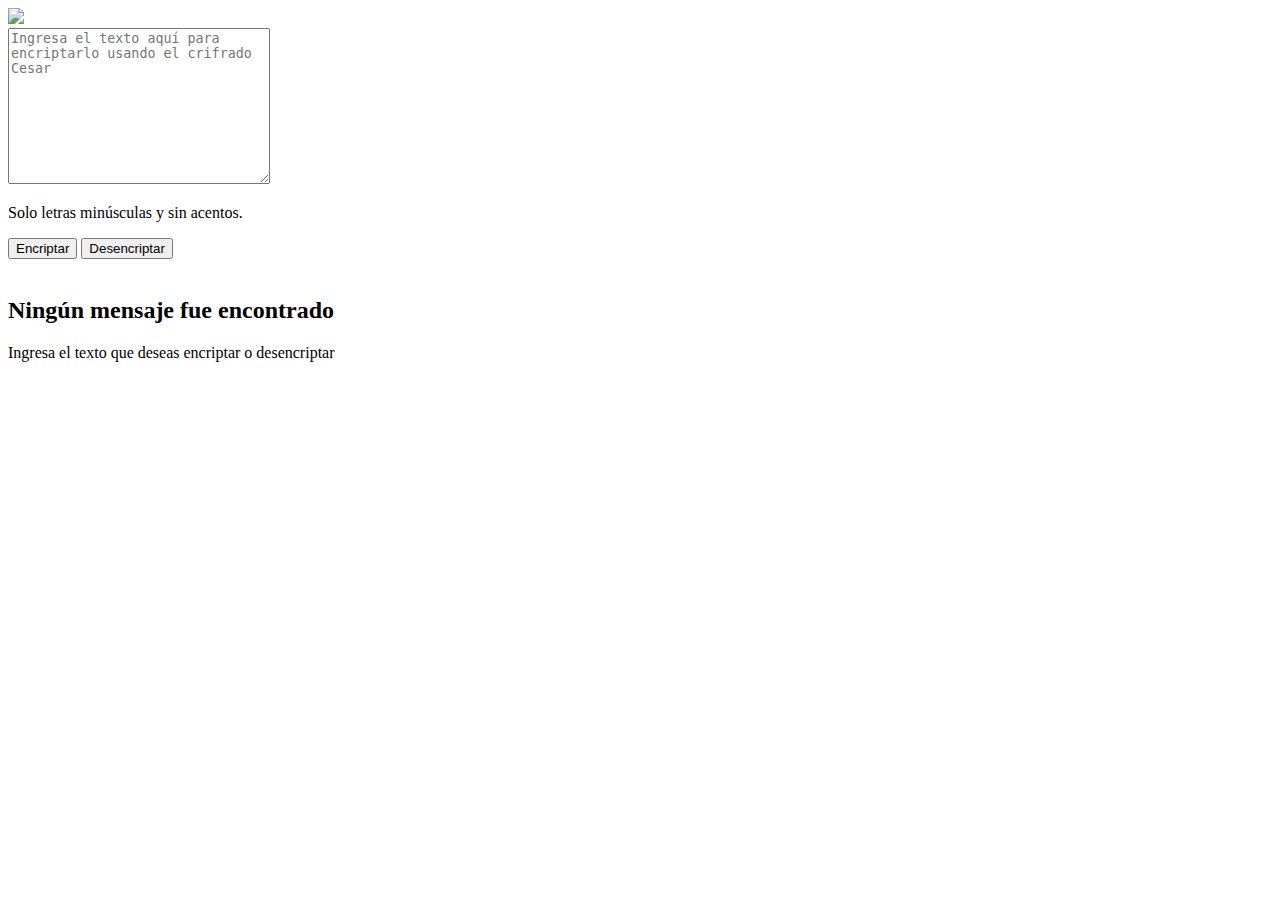
==== index.html @ dd2e2fa3 "Actualización de Paths para el index del root" ====
<!DOCTYPE html>
<html lang="en">
<head>
    <meta charset="UTF-8"/>
    <meta name="viewport" content="width=device-width, initial-scale=1.0"/>
    <title>Encriptador de Texto usando Cifrado Cesar</title>
     <link rel="stylesheet" href="elmaestrotic/Challenge-Oracle-One-Alura-2023/src/css/styles.css"/>

</head>
<body>
<div class="container">
    <img src="elmaestrotic/Challenge-Oracle-One-Alura-2023/src/img/Logo-1.png"/>
    <div class="cifrar">
        <textarea name="outputText" class="outputText" id="outputText" cols="30" rows="10"
                  placeholder="Ingresa el texto aquí para encriptarlo usando el crifrado Cesar"></textarea>

        <div class="tips">
            <p>Solo letras minúsculas y sin acentos.</p>
        </div>
        <div class="buttons">
            <button class="btn-encrypt" type="button" onclick="encrypt()">
                Encriptar
            </button>
            <input type="button" class="btn-unencrypt" value="Desencriptar"
                   onclick="decrypt()"/>
        </div>
    </div>
    <div class="encrypted">
        <img src="elmaestrotic/Challenge-Oracle-One-Alura-2023/src/img/muñeco.png" alt="" id="muñeco"/>
        <div class="message-encrypted" id="message-encrypted">
            <h2 id="titulosalida">Ningún mensaje fue encontrado</h2>
            <p id="txtsalida" font-size=font size="22">
                Ingresa el texto que deseas encriptar o desencriptar</p>

        </div>
    </div>
</div>
</body>
<script src="src/js/script.js"></script>
</html>
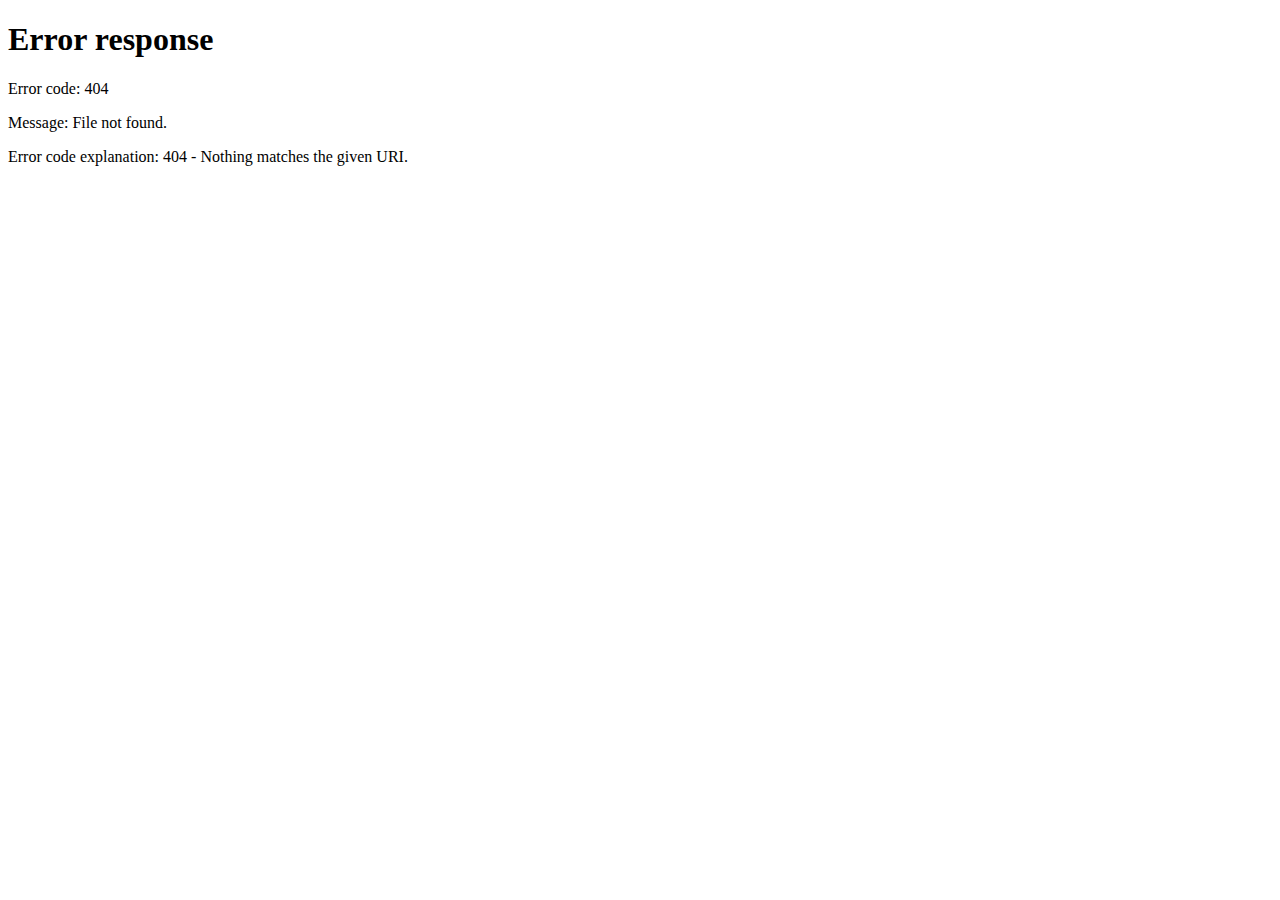
==== commit 88151800: "Update index.html" ====
--- a/index.html
+++ b/index.html
@@ -1,40 +1,9 @@
-<!DOCTYPE html>
-<html lang="en">
+<html>
 <head>
-    <meta charset="UTF-8"/>
-    <meta name="viewport" content="width=device-width, initial-scale=1.0"/>
-    <title>Encriptador de Texto usando Cifrado Cesar</title>
-     <link rel="stylesheet" href="elmaestrotic/Challenge-Oracle-One-Alura-2023/src/css/styles.css"/>
-
+<title>Redirigir al navegador a otra URL</title>
+<META HTTP-EQUIV="REFRESH" CONTENT="0;URL=elmaestrotic/Challenge-Oracle-One-Alura-2023/src/index.html">
 </head>
 <body>
-<div class="container">
-    <img src="elmaestrotic/Challenge-Oracle-One-Alura-2023/src/img/Logo-1.png"/>
-    <div class="cifrar">
-        <textarea name="outputText" class="outputText" id="outputText" cols="30" rows="10"
-                  placeholder="Ingresa el texto aquí para encriptarlo usando el crifrado Cesar"></textarea>
-
-        <div class="tips">
-            <p>Solo letras minúsculas y sin acentos.</p>
-        </div>
-        <div class="buttons">
-            <button class="btn-encrypt" type="button" onclick="encrypt()">
-                Encriptar
-            </button>
-            <input type="button" class="btn-unencrypt" value="Desencriptar"
-                   onclick="decrypt()"/>
-        </div>
-    </div>
-    <div class="encrypted">
-        <img src="elmaestrotic/Challenge-Oracle-One-Alura-2023/src/img/muñeco.png" alt="" id="muñeco"/>
-        <div class="message-encrypted" id="message-encrypted">
-            <h2 id="titulosalida">Ningún mensaje fue encontrado</h2>
-            <p id="txtsalida" font-size=font size="22">
-                Ingresa el texto que deseas encriptar o desencriptar</p>
-
-        </div>
-    </div>
-</div>
+Esta página cambia en 5 segundos por la portada de DesarrolloWeb.com
 </body>
-<script src="src/js/script.js"></script>
-</html>+</html>
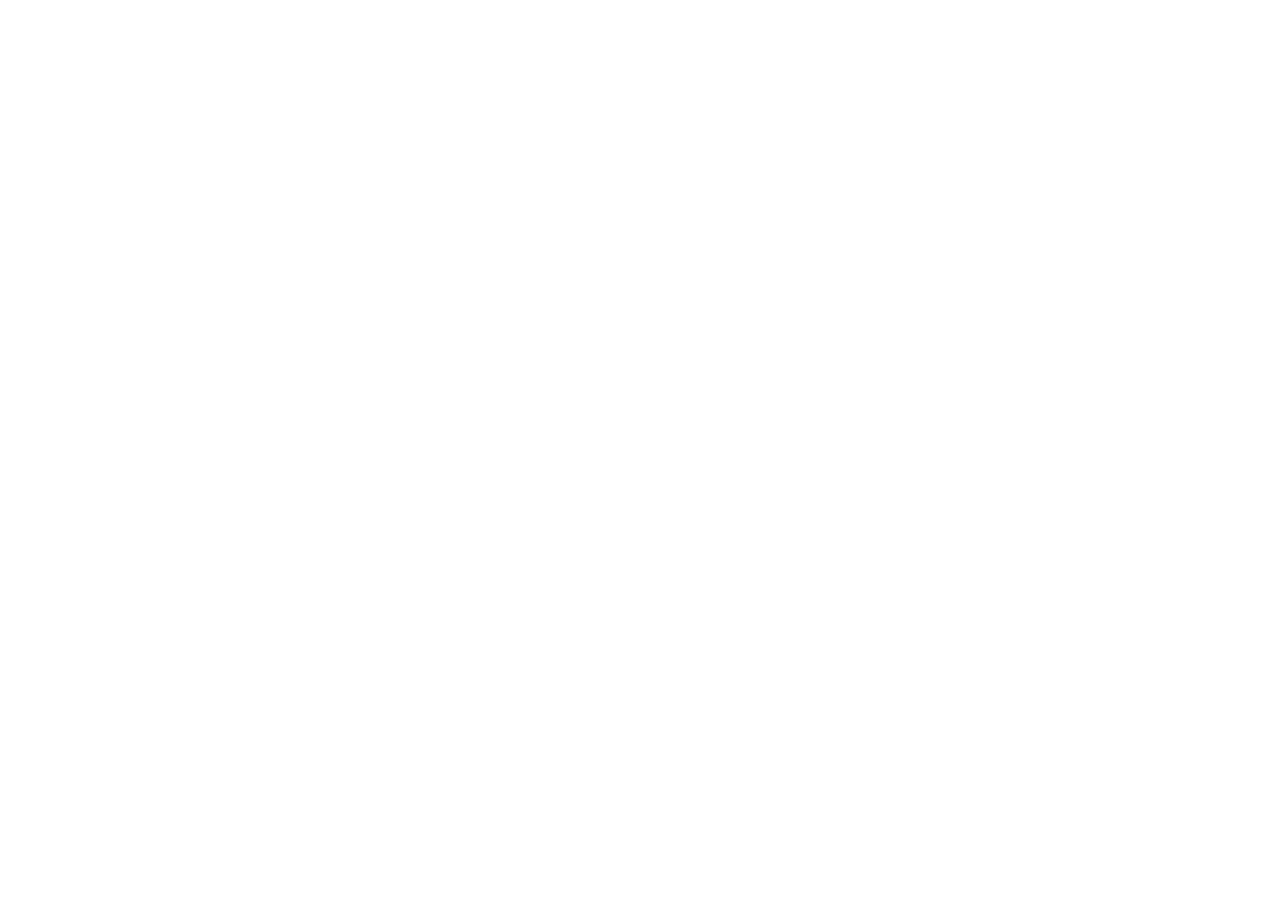
==== commit 271b5fda: "Update index.html" ====
--- a/index.html
+++ b/index.html
@@ -1,9 +1,9 @@
 <html>
 <head>
 <title>Redirigir al navegador a otra URL</title>
-<META HTTP-EQUIV="REFRESH" CONTENT="0;URL=elmaestrotic/Challenge-Oracle-One-Alura-2023/src/index.html">
+<META HTTP-EQUIV="REFRESH" CONTENT="0;URL=https://elmaestrotic.github.io/Challenge-Oracle-One-Alura-2023/elmaestrotic/Challenge-Oracle-One-Alura-2023/src/index.html">
 </head>
 <body>
-Esta página cambia en 5 segundos por la portada de DesarrolloWeb.com
+Rdireccionando al index ppal
 </body>
 </html>
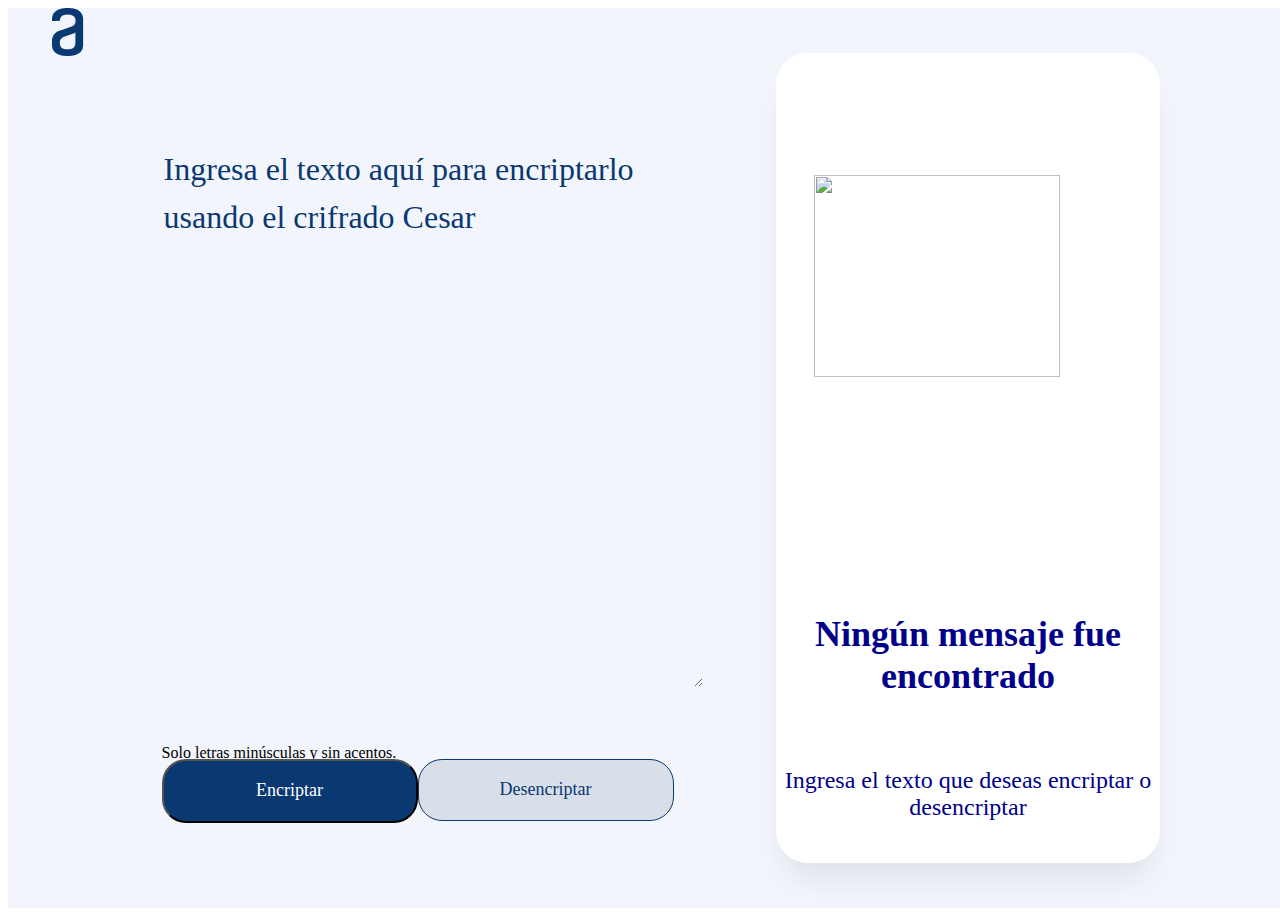
==== commit 2bd14eab: "Update the index" ====
--- a/index.html
+++ b/index.html
@@ -1,9 +1,40 @@
-<html>
+<!DOCTYPE html>
+<html lang="en">
 <head>
-<title>Redirigir al navegador a otra URL</title>
-<META HTTP-EQUIV="REFRESH" CONTENT="0;URL=https://elmaestrotic.github.io/Challenge-Oracle-One-Alura-2023/elmaestrotic/Challenge-Oracle-One-Alura-2023/src/index.html">
+    <meta charset="UTF-8"/>
+    <meta name="viewport" content="width=device-width, initial-scale=1.0"/>
+    <title>Encriptador de Texto usando Cifrado Cesar</title>
+     <link rel="stylesheet" href="css/styles.css"/>
+
 </head>
 <body>
-Rdireccionando al index ppal
+<div class="container">
+    <img src="img/Logo-1.png"/>
+    <div class="cifrar">
+        <textarea name="outputText" class="outputText" id="outputText" cols="30" rows="10"
+                  placeholder="Ingresa el texto aquí para encriptarlo usando el crifrado Cesar"></textarea>
+
+        <div class="tips">
+            <p>Solo letras minúsculas y sin acentos.</p>
+        </div>
+        <div class="buttons">
+            <button class="btn-encrypt" type="button" onclick="encrypt()">
+                Encriptar
+            </button>
+            <input type="button" class="btn-unencrypt" value="Desencriptar"
+                   onclick="decrypt()"/>
+        </div>
+    </div>
+    <div class="encrypted">
+        <img src="img/muñeco.png" alt="" id="muñeco"/>
+        <div class="message-encrypted" id="message-encrypted">
+            <h2 id="titulosalida">Ningún mensaje fue encontrado</h2>
+            <p id="txtsalida" font-size=font size="22">
+                Ingresa el texto que deseas encriptar o desencriptar</p>
+
+        </div>
+    </div>
+</div>
 </body>
-</html>
+<script src="js/script.js"></script>
+</html>--- a/css/styles.css
+++ b/css/styles.css
@@ -0,0 +1,188 @@
+.container {
+  position: relative;
+  width: 100vw;
+  height: 100vh;
+  background: #f3f5fc;
+}
+
+.outputText {
+  position: absolute;
+  width: 42%;
+  height: 60%;
+  left: 12%;
+  top: 15%;
+  border: none;
+  font-family: "Inter";
+  font-style: normal;
+  font-weight: 400;
+  font-size: 32px;
+  line-height: 150%;
+  background-color: #f3f5fc;
+}
+
+.outputText::placeholder {
+  color: #0a3871;
+}
+
+.outputText:focus,
+.outputText:active {
+  border: none;
+  outline: none;
+}
+
+.tips{
+  display: flex;
+  flex-direction: row;
+  align-items: center;
+  padding: 0px;
+  gap: 8px;
+  position: absolute;
+  width: 80%;
+  left: 12%;
+  top: 80%;
+}
+
+
+
+.buttons {
+  display: flex;
+  flex-direction: row;
+  align-items: flex-start;
+  padding: 1% 0;
+  position: absolute;
+  width: 80%;
+  left: 12%;
+  top: 82%;
+}
+
+.btn-encrypt {
+  align-items: center;
+  justify-content: center;
+  padding: 2%;
+  gap: 8px;
+  width: 25%;
+  background-color: #0a3871;
+  border-radius: 24px;
+  font-family: "Inter";
+  font-size: 18px;
+  line-height: 19px;
+  text-align: center;
+  color: #fff;
+}
+
+.btn-unencrypt {
+  box-sizing: border-box;
+  display: flex;
+  flex-direction: row;
+  align-items: flex-start;
+  justify-content: center;
+  padding: 2%;
+  gap: 8px;
+  width: 25%;
+  background: #d8dfe8;
+  border: 1px solid #0a3871;
+  border-radius: 24px;
+  font-family: "Inter";
+  font-weight: 400;
+  font-size: 18px;
+  line-height: 19px;
+  text-align: center;
+  color: #0a3871;
+}
+
+.btn-unencrypt:hover,
+.btn-encriptar:hover {
+  margin: 0.3%;
+  width: 24.5%;
+  padding: 1.8%;
+}
+
+.encrypted {
+  display: flex;
+  justify-content: center;
+  position: absolute;
+  width: 30%;
+  height: 90%;
+  left: 60%;
+  top: 5%;
+  background: #fff;
+  box-shadow: 0px 24px 32px -8px rgba(0, 0, 0, 0.08);
+  border-radius: 32px;
+}
+
+.message-encrypted {
+  display: flex;
+  flex-direction: column;
+  align-items: center;
+  justify-content: center;
+  padding: 1%;
+  gap: 16px;
+  position: absolute;
+  width: 100%;
+  top: 65%;
+  font-size: 24px;
+  text-align: center;
+  color: darkblue;
+}
+
+
+.encrypted img {
+  position: absolute;
+  width: 80%;
+  height: 50%;
+  top: 15%;
+}
+
+/* Adaptative design */
+@media (max-width: 57.5em) {
+  .container {
+    display: flex;
+    flex-direction: row;
+  }
+  .cifrar {
+    width: 100%;
+  }
+  .outputText{
+    width: 80%;
+    height: 60%;
+    left: 10%;
+    top: 5%;
+  }
+  .tips {
+    width: 80%;
+    left: 10%;
+    top: 67%;
+  }
+
+  .buttons  {
+    width: 80%;
+    left: 10%;
+    top: 70%;
+  }
+  .btn-encrypt,
+  .btn-desencriptar {
+    width: 48%;
+    border-radius: 16px;
+  }
+  .btn-encrypt:hover,
+  .btn-unencrypt:hover {
+    margin: 0.3%;
+    width: 47.5%;
+    padding: 1.8%;
+  }
+  .encrypted {
+    width: 80%;
+    height: 15%;
+    left: 10%;
+    top: 80%;
+  }
+  .message-encrypted {
+    width: 100%;
+    top: 5%;
+  }
+  .encrypted img {
+    top: 0;
+    display: none;
+    visibility: hidden;
+  }
+}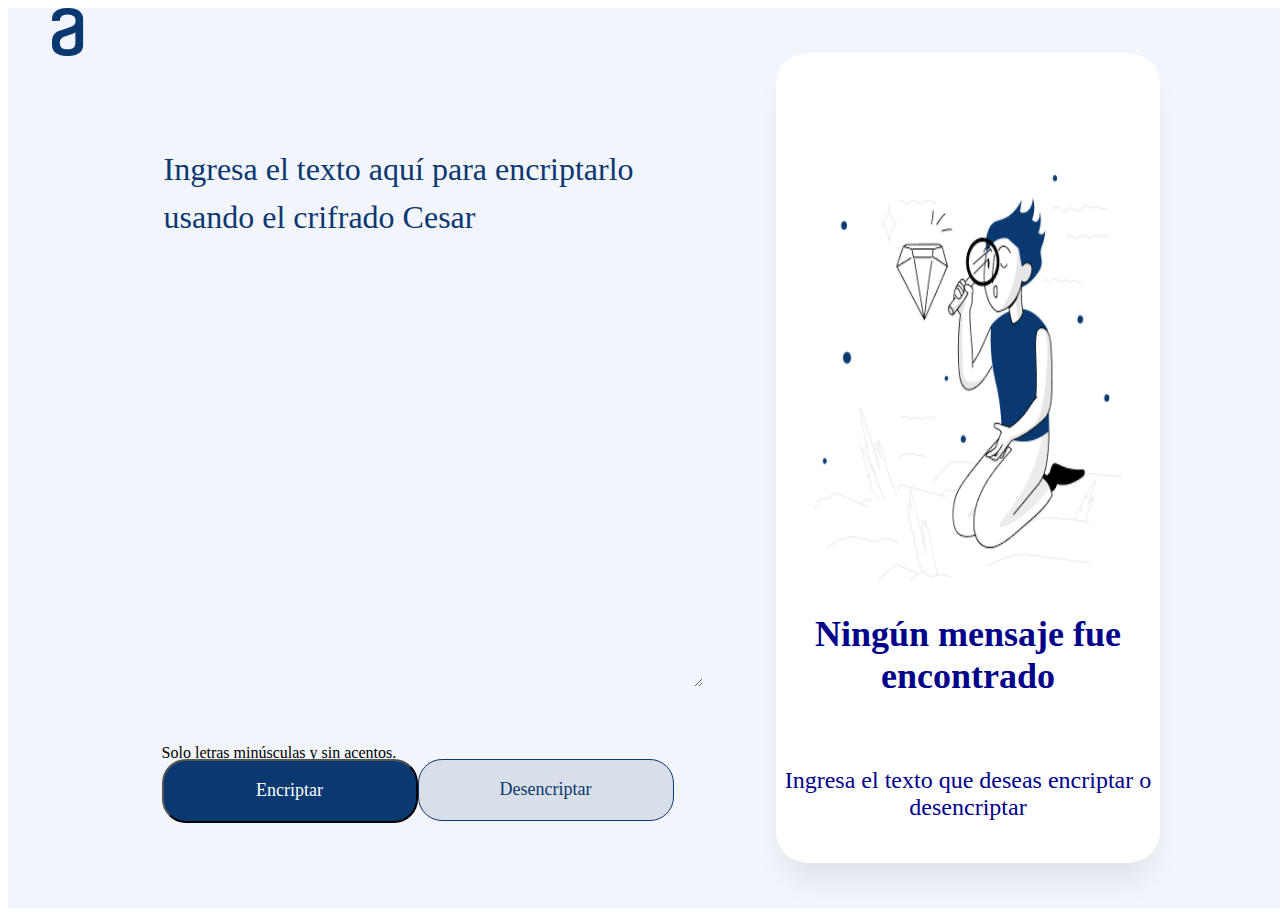
==== commit 0aef9d47: "Update index.html" ====
--- a/index.html
+++ b/index.html
@@ -26,7 +26,7 @@
         </div>
     </div>
     <div class="encrypted">
-        <img src="img/muñeco.png" alt="" id="muñeco"/>
+        <img src="img/Munieco.png" alt="" id="muñeco"/>
         <div class="message-encrypted" id="message-encrypted">
             <h2 id="titulosalida">Ningún mensaje fue encontrado</h2>
             <p id="txtsalida" font-size=font size="22">
@@ -37,4 +37,4 @@
 </div>
 </body>
 <script src="js/script.js"></script>
-</html>+</html>
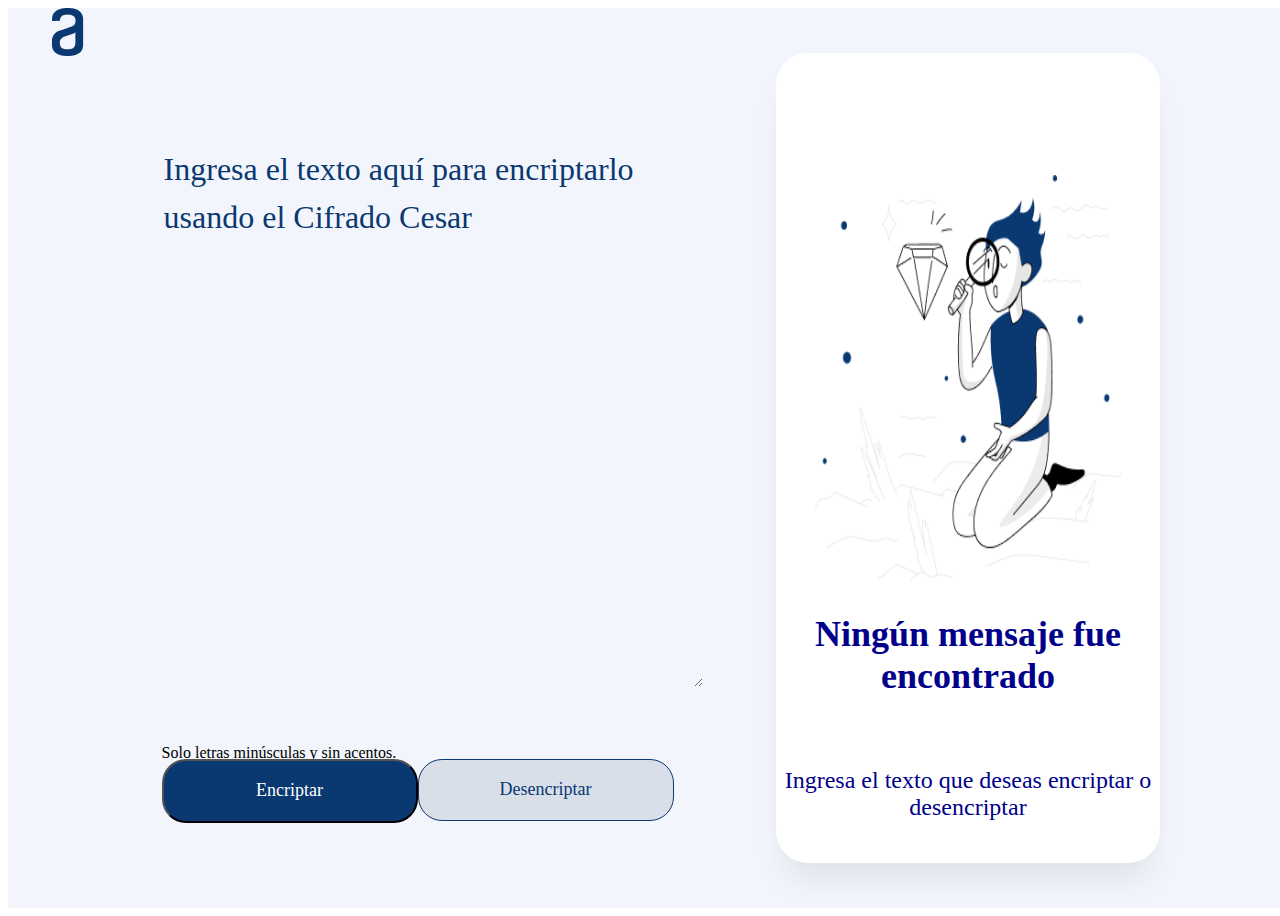
==== commit bbac1a3d: "Update index.html" ====
--- a/index.html
+++ b/index.html
@@ -12,7 +12,7 @@
     <img src="img/Logo-1.png"/>
     <div class="cifrar">
         <textarea name="outputText" class="outputText" id="outputText" cols="30" rows="10"
-                  placeholder="Ingresa el texto aquí para encriptarlo usando el crifrado Cesar"></textarea>
+                  placeholder="Ingresa el texto aquí para encriptarlo usando el Cifrado Cesar"></textarea>
 
         <div class="tips">
             <p>Solo letras minúsculas y sin acentos.</p>
